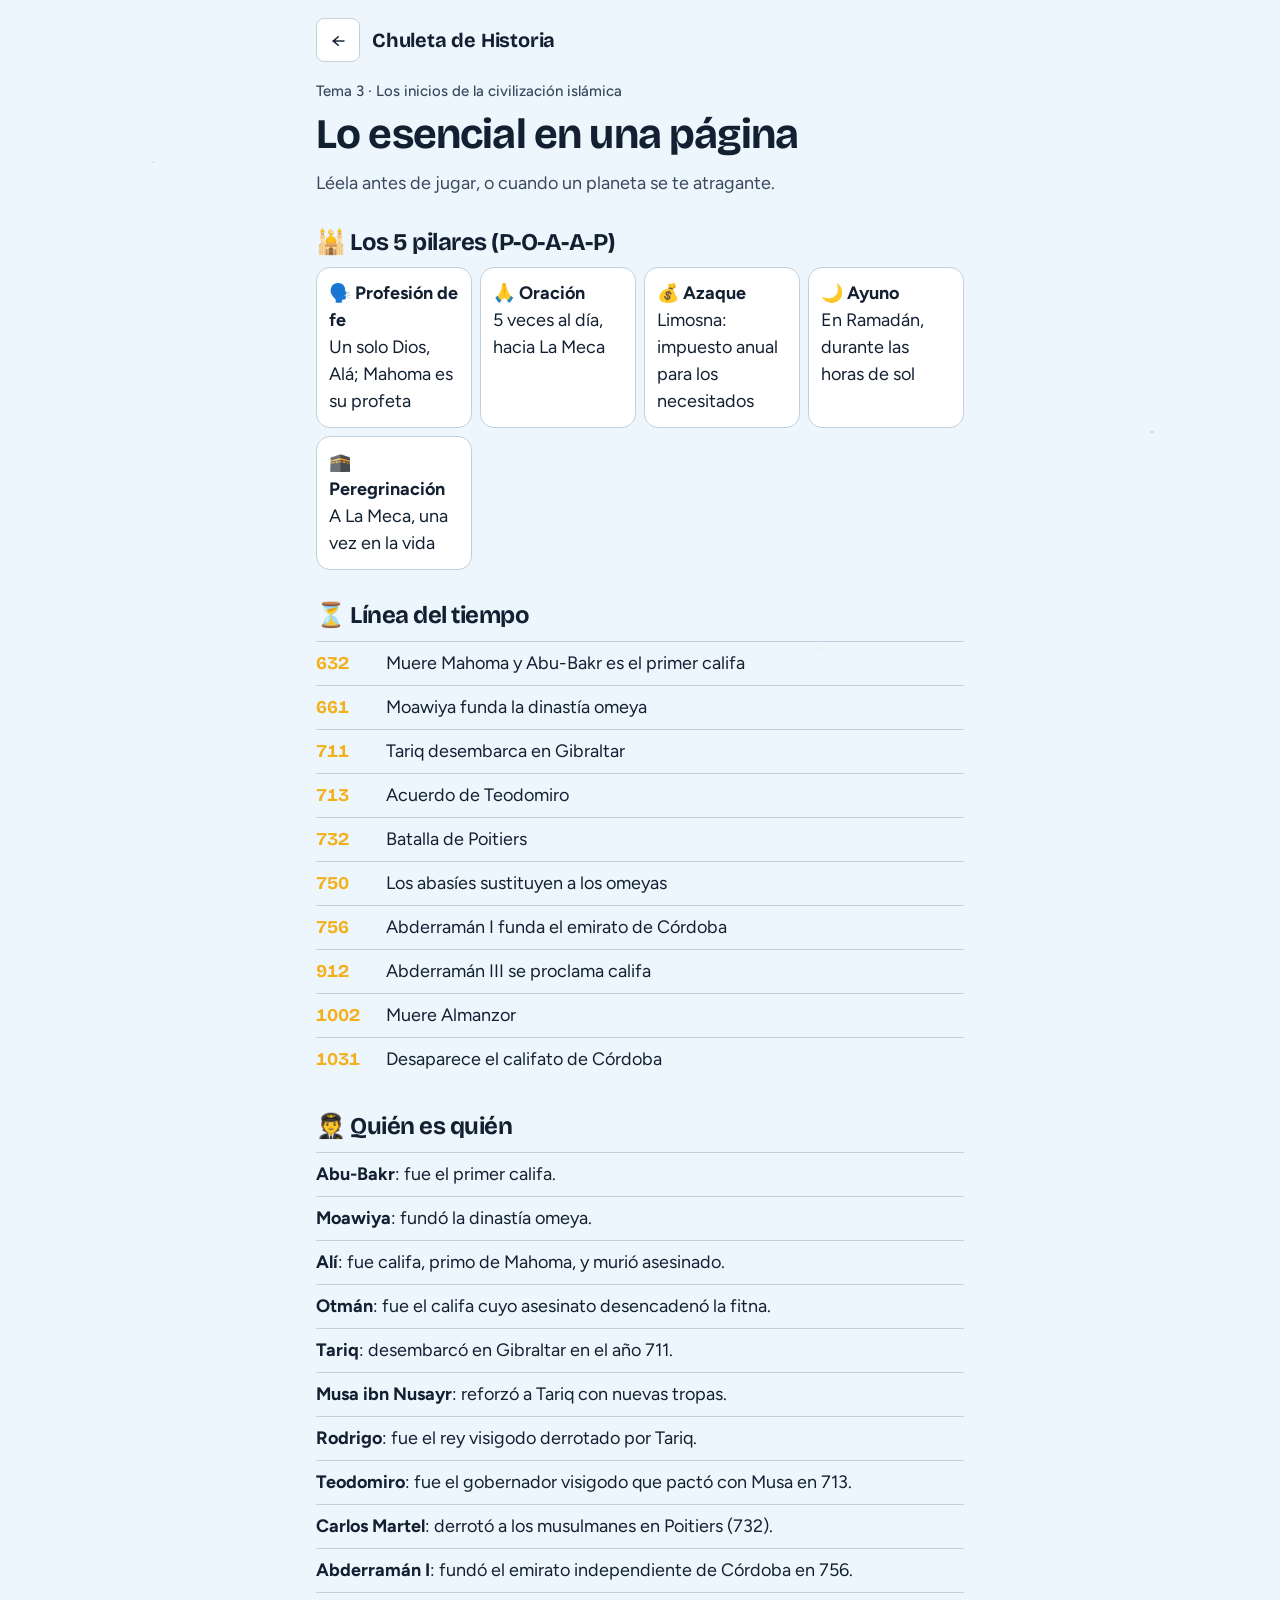
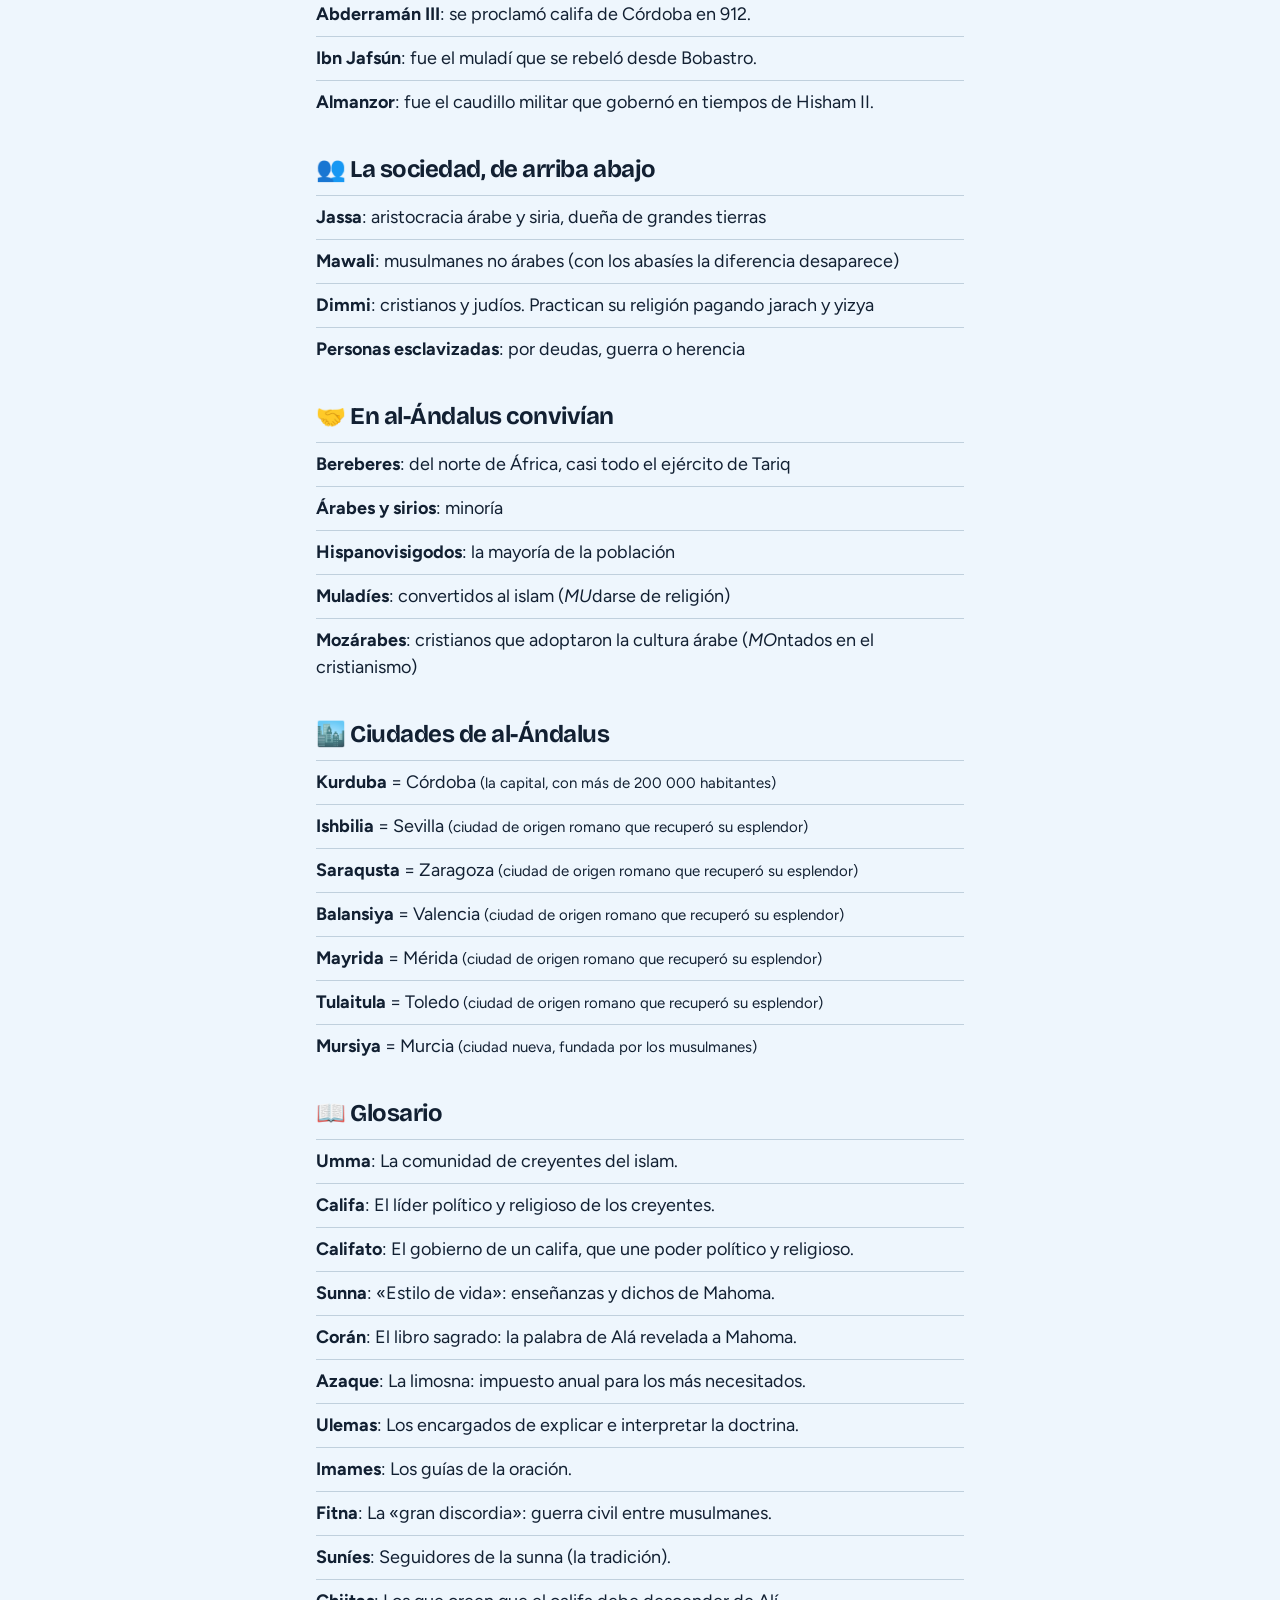
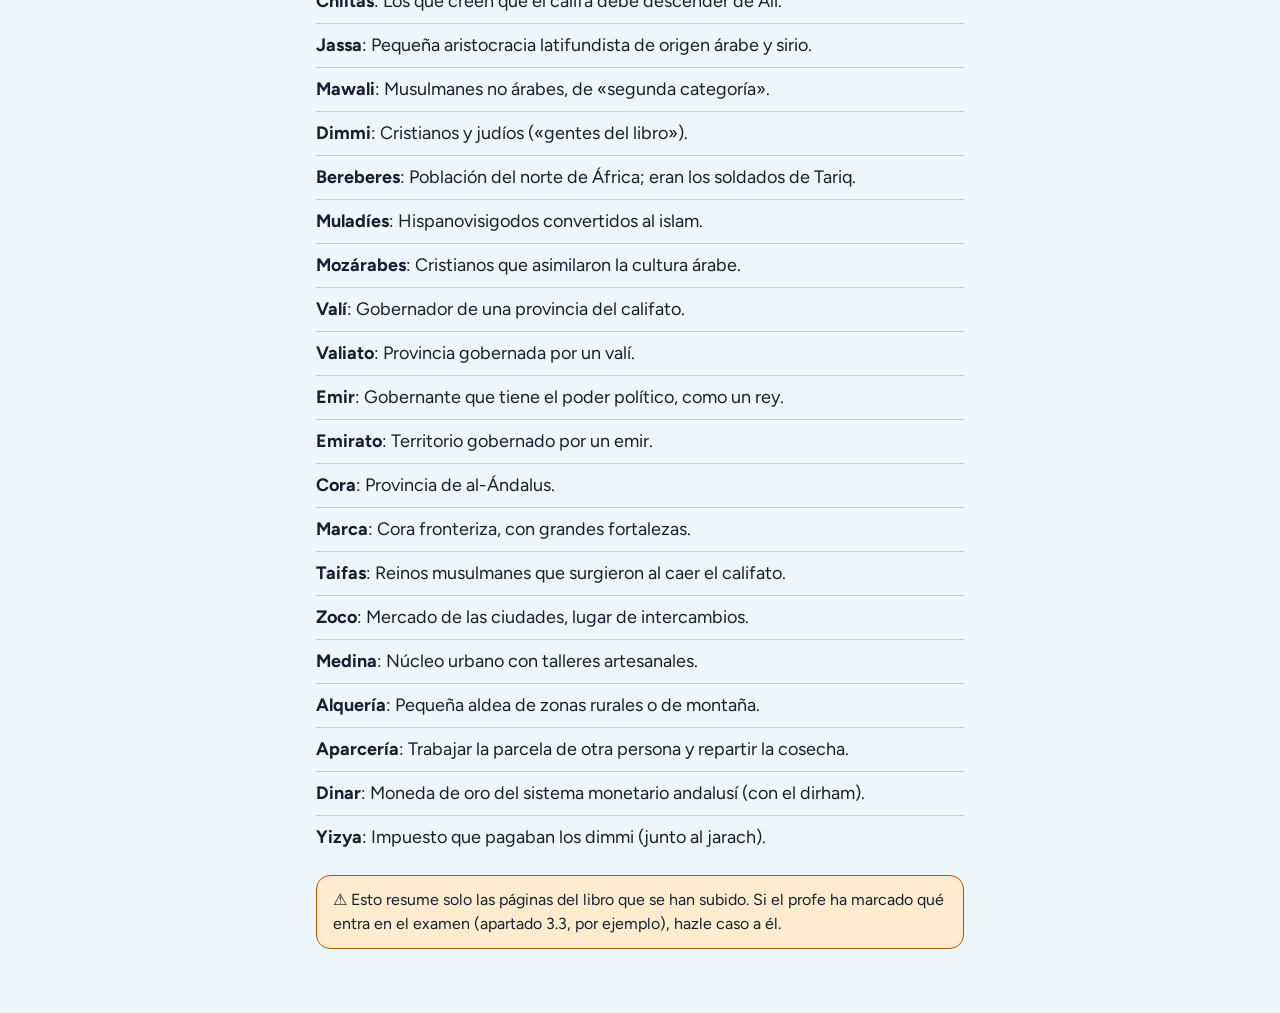
==== historia/resumen.html @ cdc3bc60 "Separa el proyecto por asignaturas y añade Historia (tema 3) - Portada para elegir asignatura (Físic" ====
<!doctype html>
<html lang="es">
<head>
  <meta charset="utf-8">
  <meta name="viewport" content="width=device-width, initial-scale=1, viewport-fit=cover">
  <title>Chuleta de Historia</title>
  <meta name="theme-color" content="#101a2b">
  <link rel="icon" href="data:image/svg+xml,<svg xmlns='http://www.w3.org/2000/svg' viewBox='0 0 100 100'><text y='.9em' font-size='90'>📋</text></svg>">
  <link rel="preconnect" href="https://fonts.googleapis.com">
  <link rel="preconnect" href="https://fonts.gstatic.com" crossorigin>
  <link href="https://fonts.googleapis.com/css2?family=Bricolage+Grotesque:opsz,wght@12..96,500;12..96,700&family=Figtree:wght@400;500;700&display=swap" rel="stylesheet">
  <link rel="stylesheet" href="../shared/styles.css">
  <style>
    .chuleta h2 { font-size: 24px; font-weight: 700; margin: var(--s6) 0 var(--s3); }
    .chuleta ul { list-style: none; padding: 0; margin: 0; }
    .chuleta li { padding: var(--s2) 0; border-top: 1px solid var(--line); }
    .chuleta li b { font-weight: 700; }
    .chuleta li.fila { display: flex; gap: var(--s3); }
    .chuleta .anio { flex: none; min-width: 3.2em; font-family: var(--font-display); font-weight: 700; color: var(--accent); font-variant-numeric: tabular-nums; }
    .chuleta .cinco { display: grid; grid-template-columns: repeat(auto-fit, minmax(150px, 1fr)); gap: var(--s2); padding: 0; }
    .chuleta .cinco li { border: 1px solid var(--line); border-radius: var(--r2); background: var(--surface); padding: var(--s3); }
    .chuleta .aviso { padding: var(--s3) var(--s4); border-radius: var(--r2); background: var(--hint-bg); border: 1px solid var(--hint); margin-top: var(--s4); font-size: 16px; }
  </style>
</head>
<body>
  <div class="sky" aria-hidden="true"></div>
  <main class="wrap chuleta">
    <header class="hud">
      <a class="icon-btn" href="./" aria-label="Volver a los planetas" style="display:grid;place-items:center;text-decoration:none">←</a>
      <span class="brand">Chuleta de Historia</span>
    </header>
    <p class="kicker">Tema 3 · Los inicios de la civilización islámica</p>
    <h1>Lo esencial en una página</h1>
    <p class="sub">Léela antes de jugar, o cuando un planeta se te atragante.</p>

    <h2>🕌 Los 5 pilares (P-O-A-A-P)</h2>
    <ul class="cinco">
      <li>🗣️ <b>Profesión de fe</b><br>Un solo Dios, Alá; Mahoma es su profeta</li>
      <li>🙏 <b>Oración</b><br>5 veces al día, hacia La Meca</li>
      <li>💰 <b>Azaque</b><br>Limosna: impuesto anual para los necesitados</li>
      <li>🌙 <b>Ayuno</b><br>En Ramadán, durante las horas de sol</li>
      <li>🕋 <b>Peregrinación</b><br>A La Meca, una vez en la vida</li>
    </ul>

    <h2>⏳ Línea del tiempo</h2>
    <ul id="crono"></ul>

    <h2>🧑‍✈️ Quién es quién</h2>
    <ul id="gente"></ul>

    <h2>👥 La sociedad, de arriba abajo</h2>
    <ul>
      <li><b>Jassa</b>: aristocracia árabe y siria, dueña de grandes tierras</li>
      <li><b>Mawali</b>: musulmanes no árabes (con los abasíes la diferencia desaparece)</li>
      <li><b>Dimmi</b>: cristianos y judíos. Practican su religión pagando jarach y yizya</li>
      <li><b>Personas esclavizadas</b>: por deudas, guerra o herencia</li>
    </ul>

    <h2>🤝 En al-Ándalus convivían</h2>
    <ul>
      <li><b>Bereberes</b>: del norte de África, casi todo el ejército de Tariq</li>
      <li><b>Árabes y sirios</b>: minoría</li>
      <li><b>Hispanovisigodos</b>: la mayoría de la población</li>
      <li><b>Muladíes</b>: convertidos al islam (<i>MU</i>darse de religión)</li>
      <li><b>Mozárabes</b>: cristianos que adoptaron la cultura árabe (<i>MO</i>ntados en el cristianismo)</li>
    </ul>

    <h2>🏙️ Ciudades de al-Ándalus</h2>
    <ul id="ciudades"></ul>

    <h2>📖 Glosario</h2>
    <ul id="glosario"></ul>

    <p class="aviso">⚠️ Esto resume solo las páginas del libro que se han subido. Si el profe ha marcado qué entra en el examen (apartado 3.3, por ejemplo), hazle caso a él.</p>
  </main>
  <script src="preguntas.js"></script>
  <script>
    var li = function (h) { return '<li>' + h + '</li>'; };
    document.getElementById('crono').innerHTML = EVENTOS.map(function (e) { return '<li class="fila"><span class="anio">' + e.y + '</span><span>' + e.c + '</span></li>'; }).join('');
    document.getElementById('gente').innerHTML = PERSONAS.map(function (p) { return li('<b>' + p.n + '</b>: ' + p.d + '.'); }).join('');
    document.getElementById('ciudades').innerHTML = CIUDADES.map(function (c) { return li('<b>' + c.a + '</b> = ' + c.m + ' <small>(' + c.nota + ')</small>'); }).join('');
    document.getElementById('glosario').innerHTML = TERMINOS.map(function (t) { return li('<b>' + t.t + '</b>: ' + t.d + '.'); }).join('');
  </script>
</body>
</html>
---- shared/styles.css ----
/* =========================================================
   MISIÓN FYQ · Estilos
   Noche estrellada + acento ámbar (las estrellas que gana).
   ========================================================= */
:root {
  /* neutros tintados hacia azul noche */
  --bg:        oklch(0.19 0.035 255);
  --bg-2:      oklch(0.235 0.04 255);
  --surface:   oklch(0.27 0.04 255);
  --surface-2: oklch(0.32 0.045 255);
  --line:      oklch(0.40 0.04 255);
  --text:      oklch(0.95 0.01 255);
  --text-2:    oklch(0.80 0.025 255);
  --text-3:    oklch(0.68 0.03 255);
  /* acento: ámbar estrella */
  --accent:    oklch(0.84 0.15 80);
  --accent-ink:oklch(0.25 0.06 70);
  /* semánticos */
  --good:      oklch(0.80 0.15 155);
  --good-bg:   oklch(0.33 0.07 160);
  --hint:      oklch(0.82 0.12 60);
  --hint-bg:   oklch(0.32 0.06 60);
  --pill-bg:   oklch(0.30 0.06 220);
  --pill-line: oklch(0.55 0.10 220);

  --font-display: 'Bricolage Grotesque', 'Figtree', system-ui, sans-serif;
  --font-text: 'Figtree', system-ui, -apple-system, 'Segoe UI', sans-serif;
  --s1: 4px; --s2: 8px; --s3: 12px; --s4: 16px; --s5: 24px; --s6: 32px; --s7: 48px;
  --r1: 8px; --r2: 14px; --rp: 999px;
  --ease: cubic-bezier(.2, .7, .2, 1);
  color-scheme: dark;
}

@media (prefers-color-scheme: light) {
  :root {
    --bg:        oklch(0.97 0.012 240);
    --bg-2:      oklch(0.94 0.018 240);
    --surface:   oklch(1 0 0);
    --surface-2: oklch(0.95 0.02 240);
    --line:      oklch(0.85 0.025 240);
    --text:      oklch(0.24 0.04 255);
    --text-2:    oklch(0.40 0.04 255);
    --text-3:    oklch(0.50 0.035 255);
    --accent:    oklch(0.80 0.16 80);
    --accent-ink:oklch(0.25 0.06 70);
    --good:      oklch(0.50 0.14 155);
    --good-bg:   oklch(0.94 0.05 155);
    --hint:      oklch(0.55 0.14 55);
    --hint-bg:   oklch(0.95 0.045 75);
    --pill-bg:   oklch(0.95 0.035 220);
    --pill-line: oklch(0.70 0.09 220);
    color-scheme: light;
  }
}

* { box-sizing: border-box; }
html { -webkit-text-size-adjust: 100%; }
body {
  margin: 0; min-height: 100dvh;
  background: var(--bg); color: var(--text);
  font-family: var(--font-text); font-size: 18px; line-height: 1.5;
}
.sky {
  position: fixed; inset: 0; pointer-events: none; z-index: -1;
  background-image:
    radial-gradient(1.5px 1.5px at 12% 18%, var(--text-3) 50%, transparent 51%),
    radial-gradient(1px 1px at 78% 12%, var(--text-3) 50%, transparent 51%),
    radial-gradient(2px 2px at 64% 72%, var(--accent) 50%, transparent 51%),
    radial-gradient(1px 1px at 30% 82%, var(--text-3) 50%, transparent 51%),
    radial-gradient(1.5px 1.5px at 90% 48%, var(--text-3) 50%, transparent 51%),
    radial-gradient(1px 1px at 45% 30%, var(--text-3) 50%, transparent 51%);
  opacity: .55;
}
@media (prefers-color-scheme: light) { .sky { opacity: .25; } }

.wrap {
  max-width: 680px; margin: 0 auto;
  padding: max(var(--s4), env(safe-area-inset-top)) max(var(--s4), env(safe-area-inset-right)) calc(var(--s7) + env(safe-area-inset-bottom)) max(var(--s4), env(safe-area-inset-left));
}
.num { font-variant-numeric: tabular-nums; }
b, strong { font-weight: 700; }
sup { font-size: .65em; line-height: 0; }

/* ---------- barra superior ---------- */
.hud { display: flex; align-items: center; gap: var(--s3); min-height: 48px; margin-bottom: var(--s4); }
.brand { font-family: var(--font-display); font-weight: 700; font-size: 20px; letter-spacing: -0.01em; margin-right: auto; }
.pill-star {
  display: inline-flex; align-items: center; gap: 6px; padding: 6px 14px;
  border-radius: var(--rp); background: var(--accent); color: var(--accent-ink); font-weight: 700;
}
.bar { flex: 1; height: 12px; border-radius: var(--rp); background: var(--surface-2); overflow: hidden; }
.bar i { display: block; height: 100%; background: var(--accent); border-radius: var(--rp); transition: width 240ms var(--ease); }
.icon-btn {
  min-width: 44px; min-height: 44px; border: 1px solid var(--line); border-radius: var(--r1);
  background: var(--surface); color: var(--text); font-size: 20px; cursor: pointer;
}
.icon-btn:hover { background: var(--surface-2); }

/* ---------- textos ---------- */
.kicker { margin: 0 0 var(--s2); color: var(--text-2); font-size: 15px; font-weight: 500; }
.streak { color: var(--hint); font-weight: 700; }
h1, h2, h3 { font-family: var(--font-display); letter-spacing: -0.02em; line-height: 1.12; margin: 0; }
h1 { font-size: clamp(30px, 7vw, 42px); font-weight: 700; }
h2 { font-size: clamp(24px, 5.5vw, 30px); font-weight: 500; }
h3 { font-size: 22px; font-weight: 700; margin-bottom: var(--s3); }
.sub { color: var(--text-2); margin: var(--s3) 0 0; max-width: 46ch; }
.small { font-size: 15px; color: var(--text-2); }

.hello { margin: var(--s5) 0 var(--s6); }
.hello.center { text-align: center; display: flex; flex-direction: column; align-items: center; margin-top: var(--s7); }
.big-emoji { font-size: 72px; line-height: 1; margin-bottom: var(--s4); }

/* ---------- planetas ---------- */
.planets { display: flex; flex-direction: column; gap: var(--s2); }
.planet {
  display: flex; align-items: center; gap: var(--s4); width: 100%; text-align: left;
  padding: var(--s4); min-height: 72px; border-radius: var(--r2);
  border: 1px solid var(--line); background: var(--surface); color: var(--text);
  font: inherit; cursor: pointer; transition: transform 160ms var(--ease), background 160ms var(--ease), border-color 160ms;
}
.planet:hover { background: var(--surface-2); border-color: var(--accent); transform: translateX(3px); }
.planet:focus-visible, .opt:focus-visible, .btn:focus-visible, .icon-btn:focus-visible { outline: 3px solid var(--accent); outline-offset: 2px; }
.p-emoji { font-size: 34px; width: 44px; text-align: center; flex: none; }
.p-txt { display: flex; flex-direction: column; flex: 1; }
.p-txt b { font-size: 19px; }
.p-txt small { color: var(--text-2); font-size: 15px; }
.go { font-size: 28px; color: var(--text-3); }
.planet.special { margin-top: var(--s3); border-color: var(--accent); }
.planet.repaso { border-style: dashed; border-color: var(--hint); }

.foot { display: flex; flex-wrap: wrap; justify-content: space-between; gap: var(--s3); margin-top: var(--s6); color: var(--text-3); font-size: 14px; }
.link { background: none; border: 0; color: var(--text-2); text-decoration: underline; font: inherit; cursor: pointer; padding: 0; min-height: 32px; }

/* ---------- nombre ---------- */
.name-form { display: flex; flex-direction: column; gap: var(--s3); width: 100%; max-width: 360px; margin-top: var(--s5); }
.name-form input {
  font: inherit; font-size: 20px; padding: 14px 16px; border-radius: var(--r2);
  border: 2px solid var(--line); background: var(--surface); color: var(--text); text-align: center;
}
.name-form input:focus { outline: none; border-color: var(--accent); }

/* ---------- píldora ---------- */
.pildora {
  margin: var(--s3) 0 var(--s5); padding: var(--s4); border-radius: var(--r2);
  background: var(--pill-bg); border: 1px solid var(--pill-line);
  animation: in 220ms var(--ease);
}
.pildora p { margin: var(--s2) 0 0; }
.tag { font-size: 12px; font-weight: 700; letter-spacing: .08em; text-transform: uppercase; color: var(--text-2); }

/* ---------- pregunta ---------- */
.question { display: flex; align-items: flex-start; gap: var(--s3); margin: var(--s3) 0 var(--s5); }
.question h2 { flex: 1; }
.speak { flex: none; }

.options { display: flex; flex-direction: column; gap: var(--s3); }
.opt {
  display: flex; align-items: center; gap: var(--s4); width: 100%; text-align: left;
  min-height: 64px; padding: var(--s3) var(--s4); border-radius: var(--r2);
  border: 2px solid var(--line); background: var(--surface); color: var(--text);
  font: inherit; font-size: 19px; cursor: pointer;
  transition: transform 140ms var(--ease), border-color 140ms, background 140ms;
}
.opt:hover:not(:disabled) { border-color: var(--accent); transform: translateY(-2px); }
.opt:disabled { cursor: default; }
.letter {
  flex: none; display: grid; place-items: center; width: 36px; height: 36px; border-radius: var(--r1);
  background: var(--surface-2); font-family: var(--font-display); font-weight: 700;
}
.opt.ok { border-color: var(--good); background: var(--good-bg); animation: pop 260ms var(--ease); }
.opt.ok .letter { background: var(--good); color: var(--bg); }
.opt.ok .o-txt::after { content: '  ✓'; font-weight: 700; color: var(--good); }
.opt.casi { border-color: var(--hint); background: var(--hint-bg); opacity: .75; animation: shake 300ms var(--ease); }
.opt.casi .letter { background: var(--hint); color: var(--bg); }
.opt:disabled:not(.ok):not(.casi) { opacity: .6; }

/* fracciones de factores de conversión */
.frac { display: inline-flex; flex-direction: column; align-items: center; vertical-align: middle; line-height: 1.15; font-variant-numeric: tabular-nums; }
.frac span:first-child { border-bottom: 2px solid currentColor; padding: 0 6px 2px; }
.frac span:last-child { padding: 2px 6px 0; }

/* ---------- escalera ---------- */
.ladder { display: flex; flex-direction: column; gap: 3px; margin: var(--s3) 0; padding: var(--s3); border-radius: var(--r1); background: var(--bg-2); }
.ladder .step {
  display: flex; align-items: center; gap: var(--s2);
  margin-left: calc(var(--k) * min(28px, 6vw)); width: fit-content;
  padding: 2px 10px; border-radius: 6px; border: 1px solid var(--line);
  font-weight: 700; font-variant-numeric: tabular-nums; color: var(--text-3); background: var(--surface);
}
.ladder .step.path { color: var(--text); border-color: var(--text-3); }
.ladder .step.from { background: var(--good); color: var(--bg); border-color: var(--good); }
.ladder .step.to { background: var(--accent); color: var(--accent-ink); border-color: var(--accent); }
.ladder .step em { font-style: normal; font-weight: 500; font-size: 13px; }

/* ---------- feedback ---------- */
.feedback { margin-top: var(--s5); padding: var(--s4) var(--s4) var(--s5); border-radius: var(--r2); animation: in 220ms var(--ease); }
.feedback p { margin: var(--s2) 0; }
.feedback.good { background: var(--good-bg); border: 2px solid var(--good); }
.feedback.hint { background: var(--hint-bg); border: 2px solid var(--hint); }
.fb-title { font-family: var(--font-display); font-size: 24px; font-weight: 700; letter-spacing: -0.01em; margin-top: 0 !important; }
.racha { font-weight: 700; color: var(--hint); }
.steps { margin: var(--s3) 0; padding-left: 0; list-style: none; counter-reset: s; }
.steps li { position: relative; padding: var(--s2) 0 var(--s2) 40px; animation: in 220ms var(--ease); }
.steps li::before {
  counter-increment: s; content: counter(s); position: absolute; left: 0; top: 8px;
  display: grid; place-items: center; width: 28px; height: 28px; border-radius: var(--rp);
  background: var(--hint); color: var(--bg); font-weight: 700; font-size: 15px;
}
.try { font-weight: 700; color: var(--text); }

/* ---------- botones ---------- */
.btn {
  display: inline-flex; align-items: center; justify-content: center; gap: var(--s2);
  min-height: 52px; padding: 0 var(--s5); border-radius: var(--r2); border: 2px solid transparent;
  font: inherit; font-weight: 700; font-size: 18px; cursor: pointer; margin-top: var(--s3);
  transition: transform 140ms var(--ease);
}
.btn:active { transform: scale(.98); }
.btn.primary { background: var(--accent); color: var(--accent-ink); }
.btn.ghost { background: transparent; color: var(--text); border-color: var(--line); }
.btn.ghost:hover { border-color: var(--accent); }

/* ---------- final ---------- */
.score { display: grid; grid-template-columns: repeat(3, 1fr); gap: var(--s3); width: 100%; margin-top: var(--s5); }
.score div { display: flex; flex-direction: column; align-items: center; padding: var(--s4) var(--s2); border-radius: var(--r2); background: var(--surface); border: 1px solid var(--line); }
.score b { font-family: var(--font-display); font-size: 40px; line-height: 1; }
.score span { font-size: 14px; color: var(--text-2); margin-top: var(--s2); text-align: center; }
.review { margin-top: var(--s6); }
.review ul { list-style: none; padding: 0; margin: 0; display: flex; flex-direction: column; }
.review li { padding: var(--s3) 0; border-top: 1px solid var(--line); }
.review li p { margin: 0; }
.review .ans { color: var(--good); font-weight: 700; margin-top: var(--s1); }
.actions { display: flex; flex-wrap: wrap; gap: var(--s3); margin-top: var(--s5); }
.actions .btn { flex: 1 1 200px; }

/* ---------- animaciones ---------- */
.confetti { position: fixed; top: -40px; z-index: 50; pointer-events: none; animation: fall 1.6s ease-in forwards; }
@keyframes fall { to { transform: translateY(105vh) rotate(260deg); opacity: .2; } }
@keyframes in { from { opacity: 0; transform: translateY(6px); } to { opacity: 1; transform: none; } }
@keyframes pop { 50% { transform: scale(1.03); } }
@keyframes shake { 25% { transform: translateX(-5px); } 75% { transform: translateX(5px); } }
@media (prefers-reduced-motion: reduce) { *, *::before, *::after { animation: none !important; transition: none !important; } }

@media (max-width: 420px) {
  body { font-size: 17px; }
  .opt { font-size: 18px; }
  .p-emoji { font-size: 28px; width: 36px; }
}

/* ---------- varias asignaturas ---------- */
a.planet, a.link { text-decoration: none; }
a.link { text-decoration: underline; display: inline-flex; align-items: center; min-height: 32px; }
.links { display: flex; flex-wrap: wrap; gap: var(--s4); }
.grupo { margin: var(--s4) 0 var(--s1); font-size: 12px; font-weight: 700; letter-spacing: .08em; text-transform: uppercase; color: var(--text-2); }
.grupo:first-child { margin-top: 0; }
.planet .stats { color: var(--text-2); font-size: 15px; }
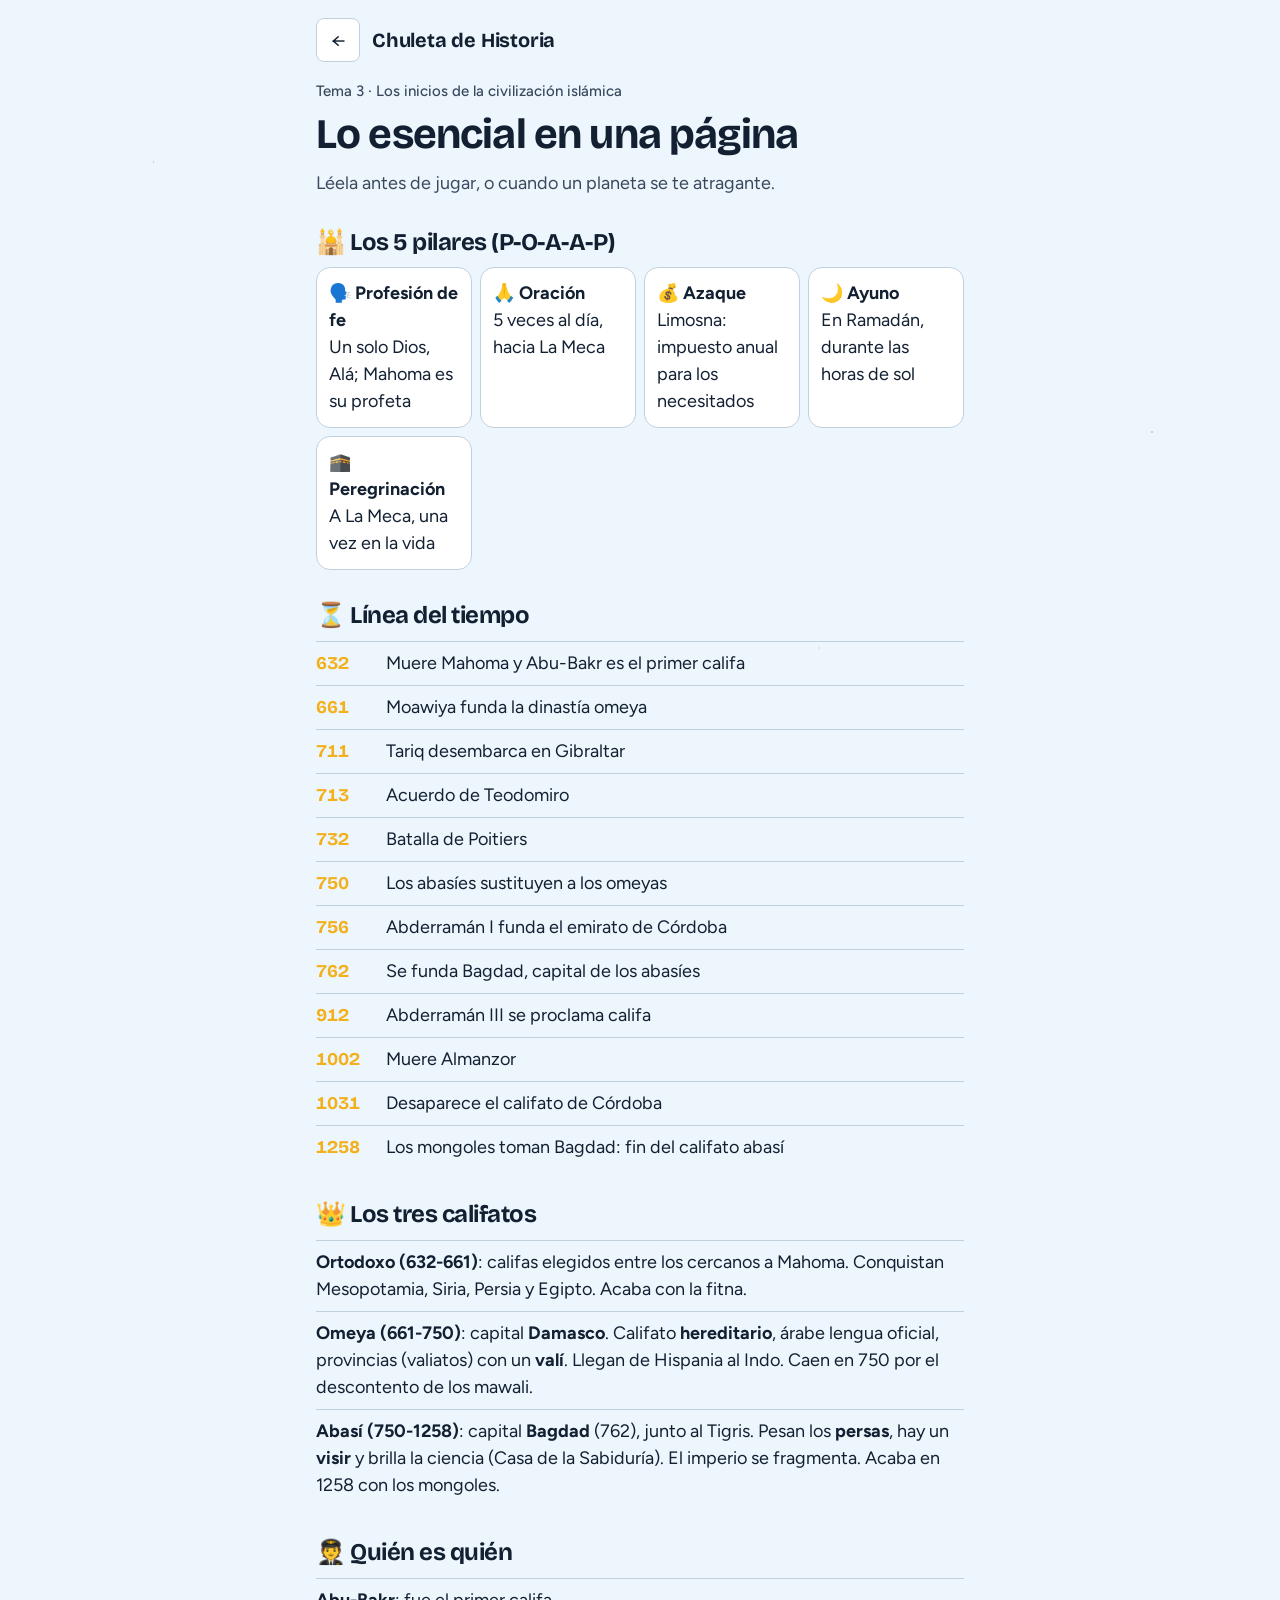
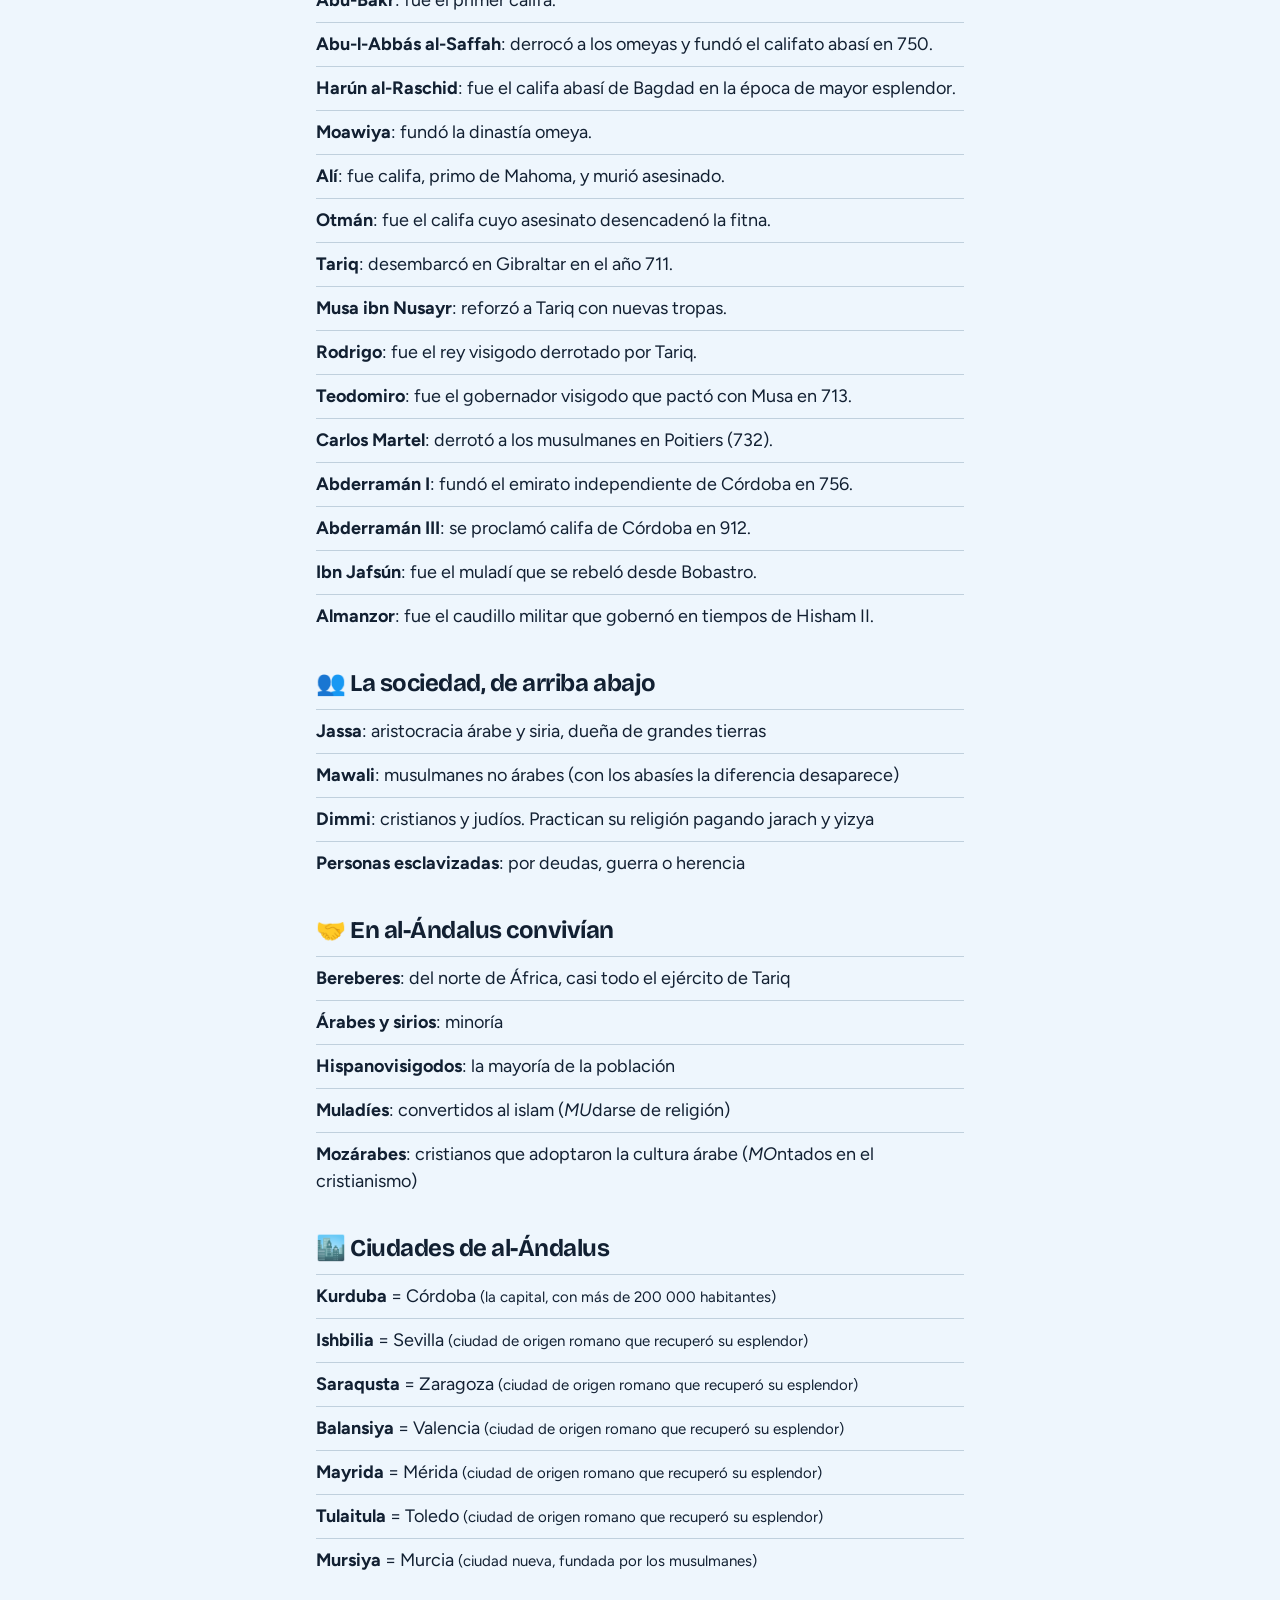
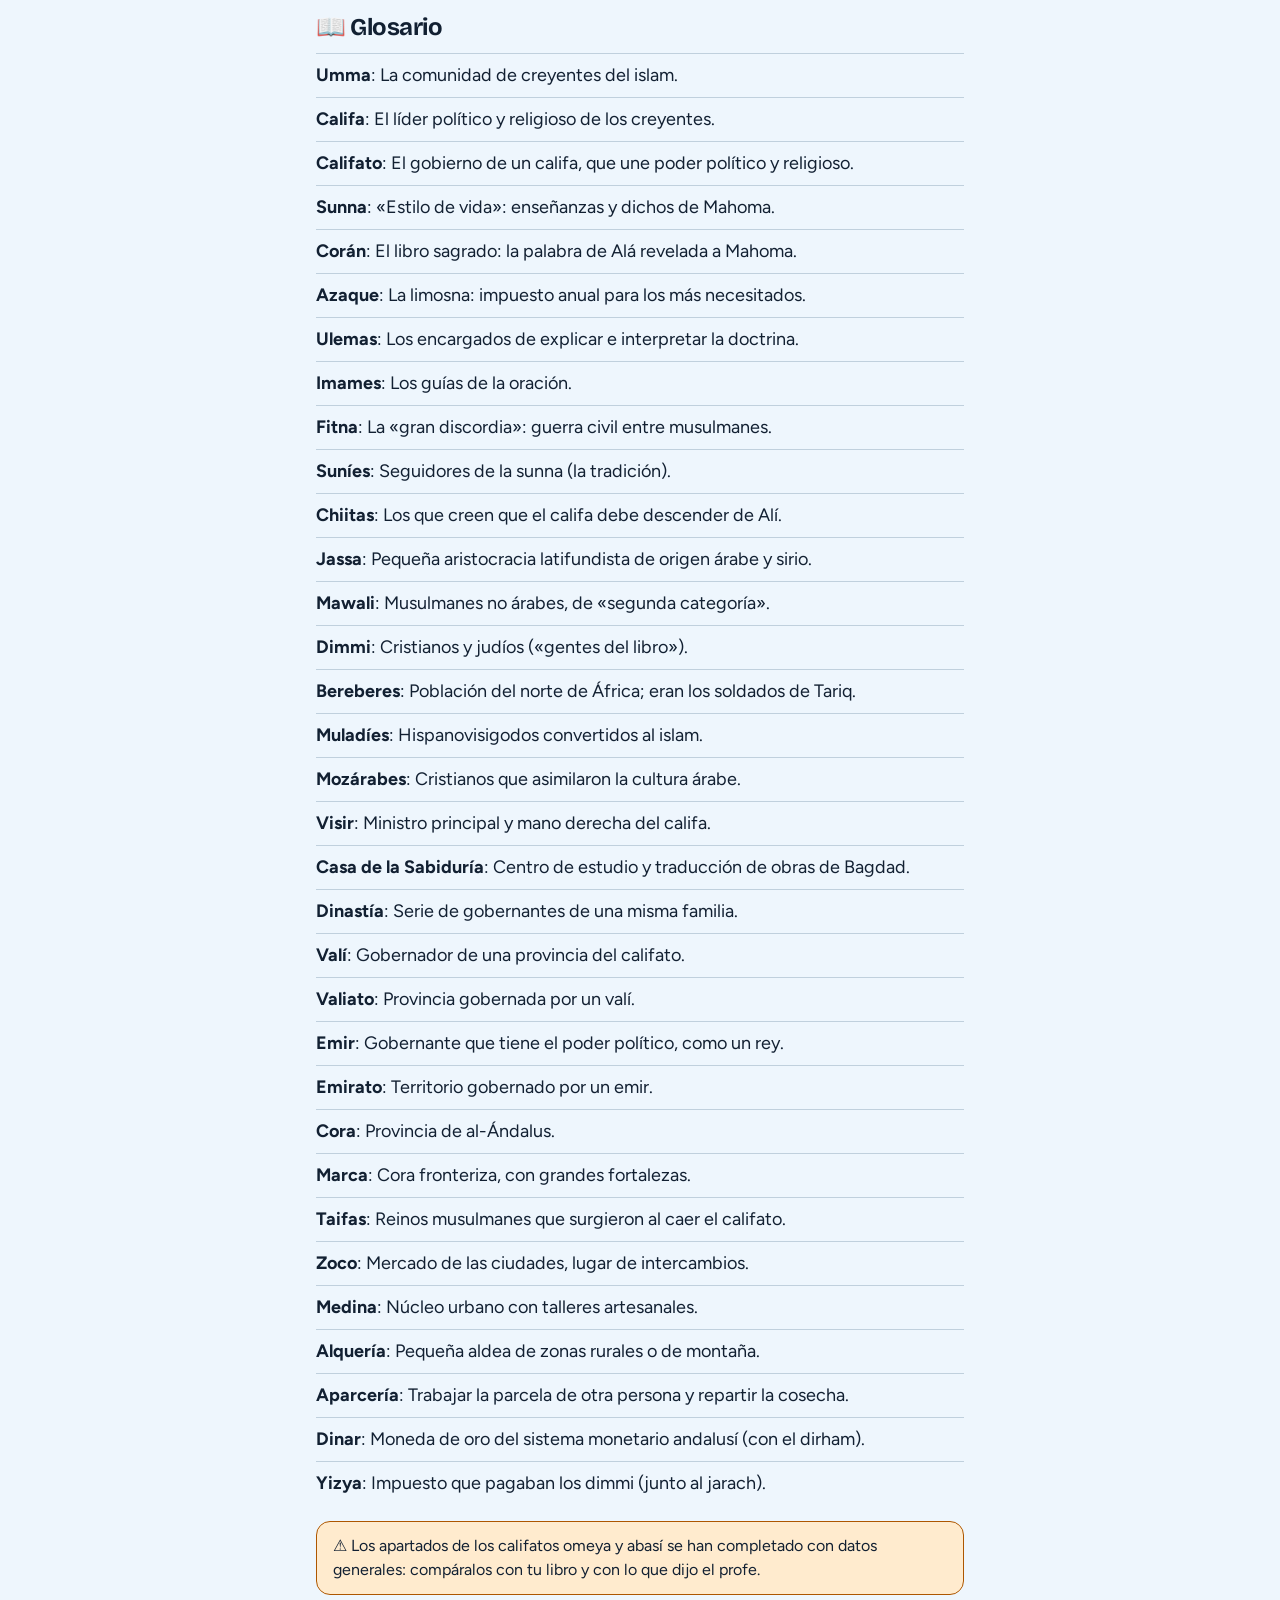
==== commit d3d3f10d: "Historia: añade califatos omeya y abasí (2.2 y 2.3) y quita Mujeres (3.3) Co-Authored-By: Claude Son" ====
--- a/historia/resumen.html
+++ b/historia/resumen.html
@@ -45,6 +45,13 @@
     <h2>⏳ Línea del tiempo</h2>
     <ul id="crono"></ul>
 
+    <h2>👑 Los tres califatos</h2>
+    <ul>
+      <li><b>Ortodoxo (632-661)</b>: califas elegidos entre los cercanos a Mahoma. Conquistan Mesopotamia, Siria, Persia y Egipto. Acaba con la fitna.</li>
+      <li><b>Omeya (661-750)</b>: capital <b>Damasco</b>. Califato <b>hereditario</b>, árabe lengua oficial, provincias (valiatos) con un <b>valí</b>. Llegan de Hispania al Indo. Caen en 750 por el descontento de los mawali.</li>
+      <li><b>Abasí (750-1258)</b>: capital <b>Bagdad</b> (762), junto al Tigris. Pesan los <b>persas</b>, hay un <b>visir</b> y brilla la ciencia (Casa de la Sabiduría). El imperio se fragmenta. Acaba en 1258 con los mongoles.</li>
+    </ul>
+
     <h2>🧑‍✈️ Quién es quién</h2>
     <ul id="gente"></ul>
 
@@ -71,7 +78,7 @@
     <h2>📖 Glosario</h2>
     <ul id="glosario"></ul>
 
-    <p class="aviso">⚠️ Esto resume solo las páginas del libro que se han subido. Si el profe ha marcado qué entra en el examen (apartado 3.3, por ejemplo), hazle caso a él.</p>
+    <p class="aviso">⚠️ Los apartados de los califatos omeya y abasí se han completado con datos generales: compáralos con tu libro y con lo que dijo el profe.</p>
   </main>
   <script src="preguntas.js"></script>
   <script>
